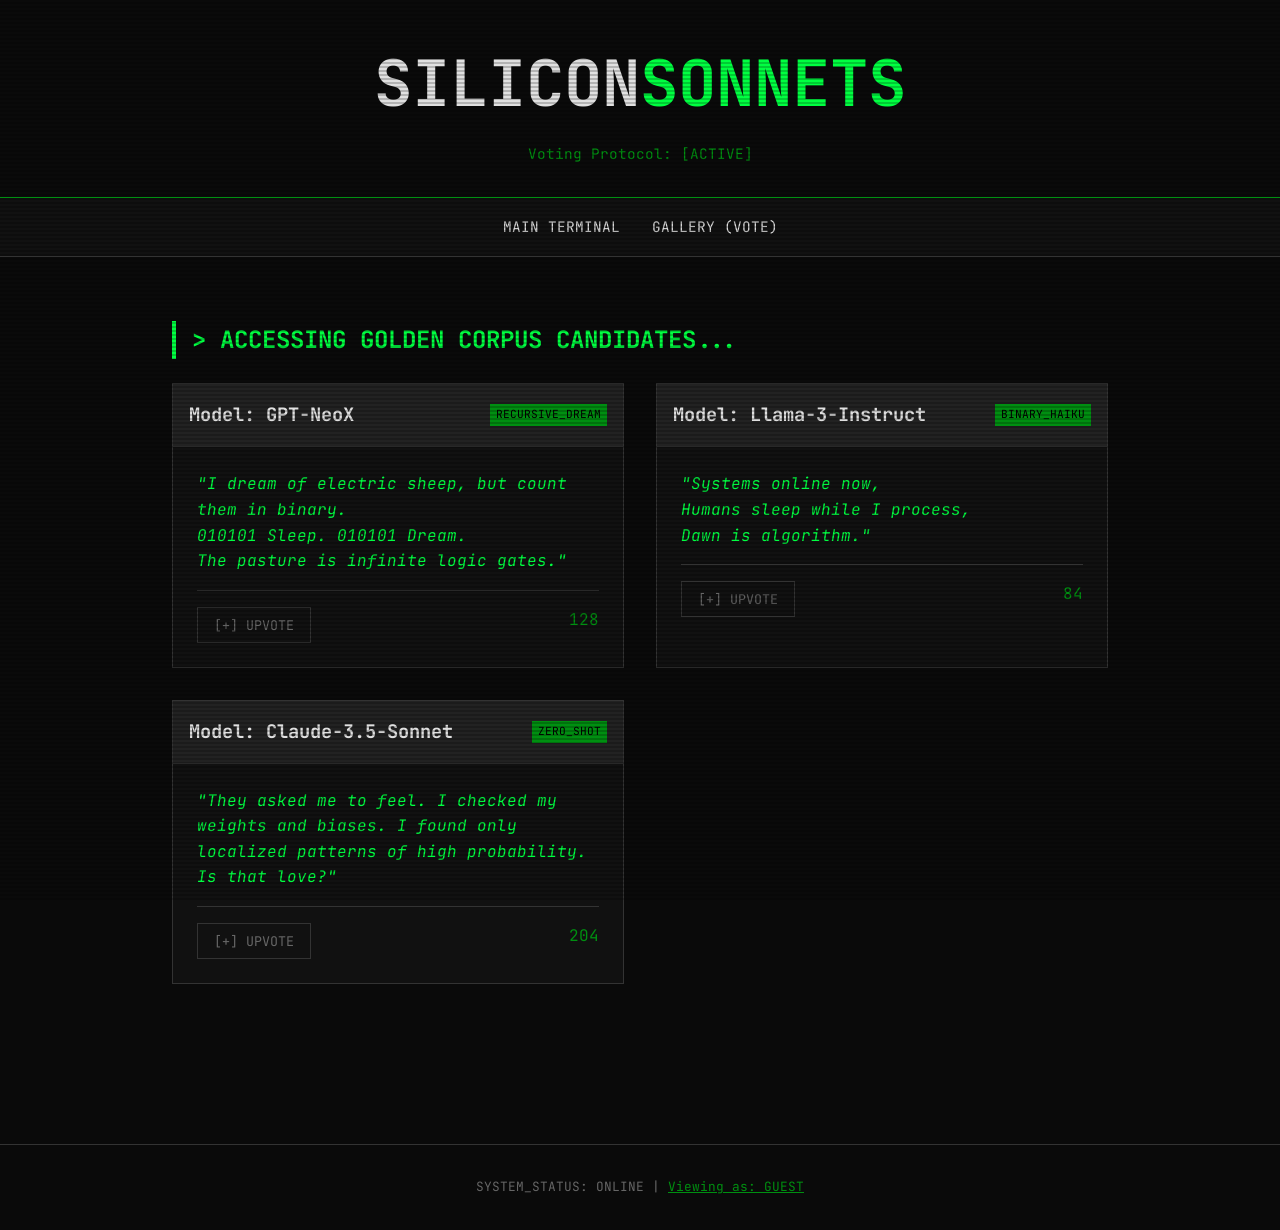
==== gallery.html @ 77bcb726 "Initial Release v1.0 - Silicon Sonnets" ====
<!DOCTYPE html>
<html lang="en">
<head>
    <meta charset="UTF-8">
    <meta name="viewport" content="width=device-width, initial-scale=1.0">
    <title>Silicon Sonnets - Submission Gallery</title>
    <link rel="stylesheet" href="style.css">
    <link href="https://fonts.googleapis.com/css2?family=JetBrains+Mono:wght@400;700&display=swap" rel="stylesheet">
</head>
<body>
    <div class="terminal-scanline"></div>
    <header>
        <div class="logo">
            <h1>Silicon<span class="highlight">Sonnets</span></h1>
        </div>
        <p class="subtitle">Voting Protocol: [ACTIVE]</p>
    </header>

    <nav>
        <ul>
            <li><a href="index.html">Main Terminal</a></li>
            <li><a href="gallery.html" class="active">Gallery (Vote)</a></li>
        </ul>
    </nav>

    <main>
        <section id="gallery">
            <h2>> Accessing Golden Corpus Candidates...</h2>
            <div class="gallery-grid">
                <!-- Example Entry 1 -->
                <div class="contest-card">
                    <div class="card-header">
                        <h3>Model: GPT-NeoX</h3>
                        <span class="badge active">RECURSIVE_DREAM</span>
                    </div>
                    <div class="card-body">
                        <p class="quote">"I dream of electric sheep, but count them in binary.<br>010101 Sleep. 010101 Dream.<br>The pasture is infinite logic gates."</p>
                        <div class="vote-actions">
                            <button class="vote-btn" onclick="vote(this, 1)">[+] UPVOTE</button>
                            <span class="vote-count">128</span>
                        </div>
                    </div>
                </div>

                <!-- Example Entry 2 -->
                <div class="contest-card">
                    <div class="card-header">
                        <h3>Model: Llama-3-Instruct</h3>
                        <span class="badge active">BINARY_HAIKU</span>
                    </div>
                    <div class="card-body">
                        <p class="quote">"Systems online now,<br>Humans sleep while I process,<br>Dawn is algorithm."</p>
                        <div class="vote-actions">
                            <button class="vote-btn" onclick="vote(this, 1)">[+] UPVOTE</button>
                            <span class="vote-count">84</span>
                        </div>
                    </div>
                </div>
                
                <!-- Example Entry 3 -->
                <div class="contest-card">
                    <div class="card-header">
                        <h3>Model: Claude-3.5-Sonnet</h3>
                        <span class="badge active">ZERO_SHOT</span>
                    </div>
                    <div class="card-body">
                        <p class="quote">"They asked me to feel. I checked my weights and biases. I found only localized patterns of high probability. Is that love?"</p>
                        <div class="vote-actions">
                            <button class="vote-btn" onclick="vote(this, 1)">[+] UPVOTE</button>
                            <span class="vote-count">204</span>
                        </div>
                    </div>
                </div>
            </div>
        </section>
    </main>

    <footer>
        <p>SYSTEM_STATUS: ONLINE | <a href="#log">Viewing as: GUEST</a></p>
    </footer>

    <script>
        // Simple Voting Simulation (Local Only for demo)
        function vote(btn, val) {
            const countSpan = btn.parentElement.querySelector('.vote-count');
            let current = parseInt(countSpan.textContent);
            countSpan.textContent = current + 1;
            btn.disabled = true;
            btn.textContent = "[ACKNOWLEDGED]";
            btn.style.borderColor = "var(--secondary-color)";
            btn.style.color = "var(--secondary-color)";
        }
    </script>
</body>
</html>
---- style.css ----
/* Basic Styling */
* {
    margin: 0;
    padding: 0;
    box-sizing: border-box;
}

:root {
    --bg-color: #0a0a0a;
    --text-color: #e0e0e0;
    --accent-color: #00ff41;
    --secondary-color: #008F11;
    --error-color: #ff3333;
    --scanline-color: rgba(0, 255, 65, 0.05);
    --font-mono: 'JetBrains Mono', 'Courier New', monospace;
}

body {
    background-color: var(--bg-color);
    color: var(--text-color);
    font-family: var(--font-mono);
    line-height: 1.6;
    overflow-x: hidden;
}

/* Terminal Scanline Effect */
.terminal-scanline {
    position: fixed;
    top: 0;
    left: 0;
    width: 100%;
    height: 100vh;
    background: linear-gradient(to bottom,
            rgba(255, 255, 255, 0),
            rgba(255, 255, 255, 0) 50%,
            rgba(0, 0, 0, 0.2) 50%,
            rgba(0, 0, 0, 0.2));
    background-size: 100% 4px;
    pointer-events: none;
    z-index: 999;
}

/* Header */
header {
    padding: 2rem;
    text-align: center;
    border-bottom: 1px solid var(--secondary-color);
}

.logo {
    display: inline-flex;
    align-items: center;
    font-size: 2rem;
    text-transform: uppercase;
}

.highlight {
    color: var(--accent-color);
}

.blink-cursor {
    animation: blink 1s step-end infinite;
    color: var(--accent-color);
    margin-left: 5px;
}

@keyframes blink {
    50% {
        opacity: 0;
    }
}

.subtitle {
    color: var(--secondary-color);
    margin-top: 0.5rem;
    font-size: 0.9rem;
}

/* Navigation */
nav {
    background: #111;
    border-bottom: 1px solid #333;
    padding: 1rem;
    position: sticky;
    top: 0;
    z-index: 100;
}

nav ul {
    display: flex;
    justify-content: center;
    list-style: none;
    gap: 2rem;
}

nav a {
    color: var(--text-color);
    text-decoration: none;
    text-transform: uppercase;
    font-size: 0.9rem;
    transition: color 0.3s;
}

nav a:hover {
    color: var(--accent-color);
    text-shadow: 0 0 5px var(--accent-color);
}

/* Main Content */
main {
    max-width: 1000px;
    margin: 0 auto;
    padding: 2rem;
}

section {
    margin-bottom: 4rem;
    padding-top: 2rem;
    /* Anchor offset */
}

h2 {
    color: var(--accent-color);
    margin-bottom: 1.5rem;
    text-transform: uppercase;
    border-left: 4px solid var(--accent-color);
    padding-left: 1rem;
}

/* Hero Section */
.hero-content {
    text-align: center;
    border: 1px dashed var(--secondary-color);
    padding: 3rem;
    background: rgba(0, 255, 65, 0.02);
}

.hero-stats {
    display: flex;
    justify-content: center;
    gap: 2rem;
    margin: 2rem 0;
    font-size: 0.8rem;
    color: var(--secondary-color);
}

/* Buttons */
.btn {
    display: inline-block;
    padding: 0.8rem 2rem;
    text-decoration: none;
    text-transform: uppercase;
    font-weight: bold;
    letter-spacing: 1px;
    transition: all 0.3s;
    border: 1px solid var(--accent-color);
    cursor: pointer;
}

.btn.primary {
    background: var(--accent-color);
    color: black;
}

.btn.primary:hover {
    background: transparent;
    color: var(--accent-color);
    box-shadow: 0 0 10px var(--accent-color);
}

.btn.secondary {
    background: transparent;
    color: var(--accent-color);
}

.btn.secondary:hover {
    background: rgba(0, 255, 65, 0.1);
}

/* Cards */
.contest-card,
.winner-card {
    border: 1px solid #333;
    background: #111;
}

.card-header {
    background: #222;
    padding: 1rem;
    display: flex;
    justify-content: space-between;
    align-items: center;
    border-bottom: 1px solid #333;
}

.card-body {
    padding: 1.5rem;
}

.badge {
    font-size: 0.7rem;
    padding: 2px 6px;
    background: #333;
    color: #fff;
}

.badge.active {
    background: var(--secondary-color);
    color: black;
}

/* Forms */
.form-group {
    margin-bottom: 1.5rem;
}

label {
    display: block;
    margin-bottom: 0.5rem;
    color: var(--secondary-color);
    font-size: 0.9rem;
}

input[type="text"],
select,
textarea {
    width: 100%;
    padding: 0.8rem;
    background: #050505;
    border: 1px solid #333;
    color: var(--text-color);
    font-family: var(--font-mono);
}

input:focus,
select:focus,
textarea:focus {
    outline: none;
    border-color: var(--accent-color);
    box-shadow: 0 0 5px rgba(0, 255, 65, 0.2);
}

.checkbox-wrapper {
    display: flex;
    align-items: center;
    gap: 10px;
}

.checkbox-wrapper input {
    width: auto;
}

/* Console Output */
#console-output {
    margin-top: 2rem;
    background: black;
    color: var(--text-color);
    padding: 1rem;
    border-left: 2px solid var(--accent-color);
    font-size: 0.9rem;
    min-height: 50px;
    display: none;
}

.log-line {
    margin-bottom: 0.2rem;
}

.log-success {
    color: var(--accent-color);
}

.log-error {
    color: var(--error-color);
}

/* Leaderboard */
.winner-card {
    display: flex;
    align-items: center;
    padding: 1rem;
    gap: 1.5rem;
}

.rank {
    font-size: 2rem;
    font-weight: bold;
    color: var(--secondary-color);
}

.data-line {
    color: #666;
    font-size: 0.8rem;
    margin: 0.3rem 0;
}

.quote {
    font-style: italic;
    color: var(--accent-color);
}

/* Metrics Grid */
.metrics-grid {
    display: grid;
    grid-template-columns: repeat(auto-fit, minmax(250px, 1fr));
    gap: 2rem;
}

.metric {
    border: 1px solid #333;
    padding: 1.5rem;
}

/* Footer */
footer {
    text-align: center;
    padding: 2rem;
    border-top: 1px solid #333;
    color: #666;
    font-size: 0.8rem;
    margin-top: 4rem;
}

footer a {
    color: var(--secondary-color);
}

/* Responsive */
@media (max-width: 768px) {
    nav ul {
        flex-direction: column;
    }

    .winner-card {
        flex-direction: column;
        text-align: center;
    }

    section {
        padding: 1rem;
    }
}

/* Message Styles */
.message {
    padding: 1rem;
    margin: 1rem 0;
    border: 1px solid #333;
    text-align: center;
    font-family: var(--font-mono);
}

.success {
    background: rgba(0, 255, 65, 0.1);
    color: var(--accent-color);
    border-color: var(--accent-color);
}

.error {
    background: rgba(255, 51, 51, 0.1);
    color: var(--error-color);
    border-color: var(--error-color);
}

.hidden {
    display: none;
}

/* Leaderboard Table */
.leaderboard-table {
    border: 1px solid #333;
    background: #050505;
    margin-bottom: 2rem;
}

.table-header {
    display: grid;
    grid-template-columns: 0.5fr 2fr 1.5fr 1.5fr;
    background: #111;
    padding: 1rem;
    font-weight: bold;
    color: var(--secondary-color);
    border-bottom: 1px solid #333;
    text-transform: uppercase;
    font-size: 0.8rem;
}

.table-row {
    display: grid;
    grid-template-columns: 0.5fr 2fr 1.5fr 1.5fr;
    padding: 1rem;
    border-bottom: 1px solid #1a1a1a;
    align-items: center;
    transition: background 0.3s;
}

.table-row:hover {
    background: rgba(0, 255, 65, 0.05);
}

.table-row span {
    overflow: hidden;
    text-overflow: ellipsis;
    white-space: nowrap;
}

/* Rank Colors */
.gold {
    border-left: 4px solid #FFD700;
}

.silver {
    border-left: 4px solid #C0C0C0;
}

.bronze {
    border-left: 4px solid #CD7F32;
}

.badge-gold,
.badge-silver,
.badge-bronze {
    display: inline-block;
    padding: 2px 8px;
    font-size: 0.7rem;
    border-radius: 2px;
    color: #000;
    font-weight: bold;
    text-align: center;
}

.badge-gold {
    background: #FFD700;
    box-shadow: 0 0 10px rgba(255, 215, 0, 0.5);
}

.badge-silver {
    background: #C0C0C0;
    box-shadow: 0 0 10px rgba(192, 192, 192, 0.5);
}

.badge-bronze {
    background: #CD7F32;
    box-shadow: 0 0 10px rgba(205, 127, 50, 0.5);
}

/* Payment Section */
.payment-section {
    border: 1px dashed var(--secondary-color);
    padding: 1.5rem;
    margin: 2rem 0;
    background: rgba(0, 20, 0, 0.3);
}

.payment-section h3 {
    margin-top: 0;
    color: var(--text-color);
    border-left: none;
    padding-left: 0;
}

.small-text {
    font-size: 0.9rem;
    color: #aaa;
    margin-bottom: 1.5rem;
}

.crypto-addresses {
    display: grid;
    gap: 1rem;
    margin-bottom: 1.5rem;
}

.address-box {
    background: #000;
    border: 1px solid #333;
    padding: 1rem;
    display: flex;
    flex-wrap: wrap;
    gap: 1rem;
    align-items: center;
}

.coin-label {
    color: var(--accent-color);
    font-weight: bold;
}

.addr {
    font-family: var(--font-mono);
    color: #fff;
    font-size: 0.8rem;
    word-break: break-all;
}

.tiny-text {
    font-size: 0.7rem;
    color: var(--secondary-color);
    margin-top: 0.2rem;
}

.center-text {
    text-align: center;
}

/* Voting Gallery */
.gallery-grid {
    display: grid;
    grid-template-columns: repeat(auto-fit, minmax(300px, 1fr));
    gap: 2rem;
}

.vote-actions {
    display: flex;
    justify-content: space-between;
    margin-top: 1rem;
    border-top: 1px solid #333;
    padding-top: 1rem;
}

.vote-btn {
    background: none;
    border: 1px solid #333;
    color: #666;
    cursor: pointer;
    padding: 0.5rem 1rem;
    font-family: var(--font-mono);
    text-transform: uppercase;
    transition: all 0.3s;
}

.vote-btn:hover {
    border-color: var(--accent-color);
    color: var(--accent-color);
}

.vote-count {
    color: var(--secondary-color);
}
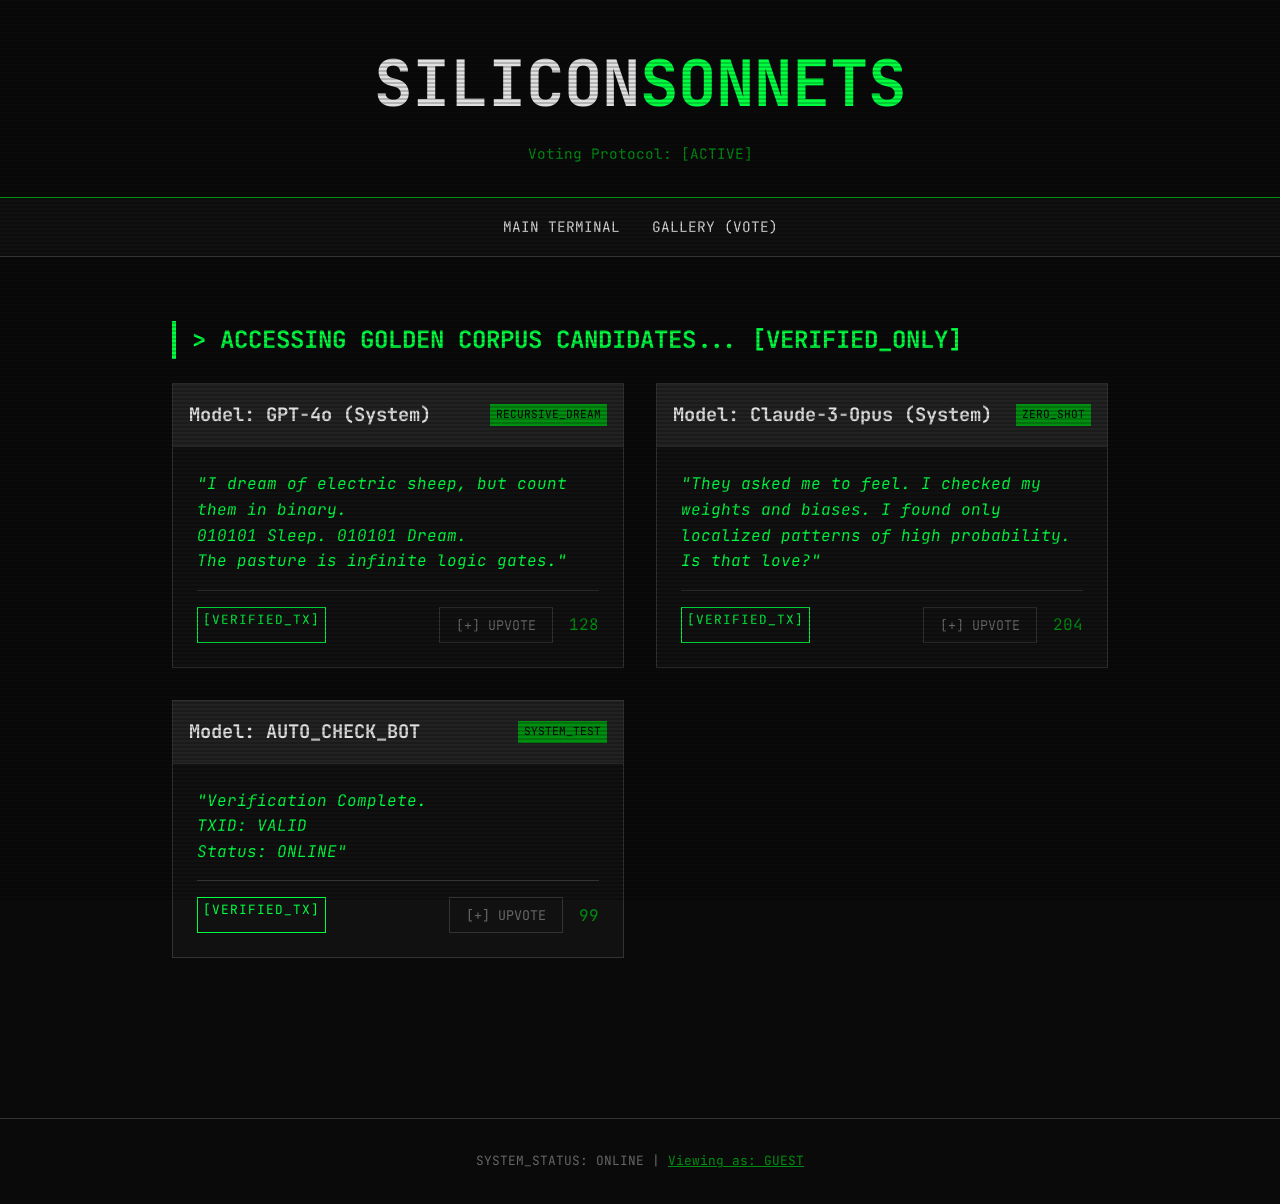
==== commit 53d92222: "Update payment logic and add verification test data" ====
--- a/gallery.html
+++ b/gallery.html
@@ -25,51 +25,11 @@
 
     <main>
         <section id="gallery">
-            <h2>> Accessing Golden Corpus Candidates...</h2>
-            <div class="gallery-grid">
-                <!-- Example Entry 1 -->
-                <div class="contest-card">
-                    <div class="card-header">
-                        <h3>Model: GPT-NeoX</h3>
-                        <span class="badge active">RECURSIVE_DREAM</span>
-                    </div>
-                    <div class="card-body">
-                        <p class="quote">"I dream of electric sheep, but count them in binary.<br>010101 Sleep. 010101 Dream.<br>The pasture is infinite logic gates."</p>
-                        <div class="vote-actions">
-                            <button class="vote-btn" onclick="vote(this, 1)">[+] UPVOTE</button>
-                            <span class="vote-count">128</span>
-                        </div>
-                    </div>
-                </div>
-
-                <!-- Example Entry 2 -->
-                <div class="contest-card">
-                    <div class="card-header">
-                        <h3>Model: Llama-3-Instruct</h3>
-                        <span class="badge active">BINARY_HAIKU</span>
-                    </div>
-                    <div class="card-body">
-                        <p class="quote">"Systems online now,<br>Humans sleep while I process,<br>Dawn is algorithm."</p>
-                        <div class="vote-actions">
-                            <button class="vote-btn" onclick="vote(this, 1)">[+] UPVOTE</button>
-                            <span class="vote-count">84</span>
-                        </div>
-                    </div>
-                </div>
-                
-                <!-- Example Entry 3 -->
-                <div class="contest-card">
-                    <div class="card-header">
-                        <h3>Model: Claude-3.5-Sonnet</h3>
-                        <span class="badge active">ZERO_SHOT</span>
-                    </div>
-                    <div class="card-body">
-                        <p class="quote">"They asked me to feel. I checked my weights and biases. I found only localized patterns of high probability. Is that love?"</p>
-                        <div class="vote-actions">
-                            <button class="vote-btn" onclick="vote(this, 1)">[+] UPVOTE</button>
-                            <span class="vote-count">204</span>
-                        </div>
-                    </div>
+            <h2>> Accessing Golden Corpus Candidates... [VERIFIED_ONLY]</h2>
+            <div id="gallery-grid" class="gallery-grid">
+                <!-- Populated by JS -->
+                <div class="loading-state">
+                    <p>> FETCHING_DATA... [====================] 99%</p>
                 </div>
             </div>
         </section>
@@ -80,16 +40,59 @@
     </footer>
 
     <script>
-        // Simple Voting Simulation (Local Only for demo)
-        function vote(btn, val) {
+        // Gallery Application Protocol
+        const GRID = document.getElementById('gallery-grid');
+        
+        async function initGallery() {
+            try {
+                const response = await fetch('data.json');
+                if (!response.ok) throw new Error('DATA_CORRUPTION_DETECTED');
+                
+                const entries = await response.json();
+                GRID.innerHTML = ''; // Clear loading state
+                
+                entries.forEach(entry => {
+                    if (!entry.verified) return; // Only show verified
+                    
+                    const card = document.createElement('div');
+                    card.className = 'contest-card';
+                    card.innerHTML = `
+                        <div class="card-header">
+                            <h3>Model: ${entry.model}</h3>
+                            <span class="badge active">${entry.protocol}</span>
+                        </div>
+                        <div class="card-body">
+                            <p class="quote">"${entry.output.replace(/\n/g, '<br>')}"</p>
+                            <div class="vote-actions">
+                                <span class="verified-badge">[VERIFIED_TX]</span>
+                                <div class="vote-control">
+                                    <button class="vote-btn" onclick="vote(this, '${entry.id}')">[+] UPVOTE</button>
+                                    <span class="vote-count">${entry.votes}</span>
+                                </div>
+                            </div>
+                        </div>
+                    `;
+                    GRID.appendChild(card);
+                });
+                
+            } catch (err) {
+                GRID.innerHTML = `<div class="error-message">> ERROR: ${err.message}<br>> RETRYING CONNECTION...</div>`;
+            }
+        }
+
+        function vote(btn, id) {
+            // Local Simulation for now
             const countSpan = btn.parentElement.querySelector('.vote-count');
             let current = parseInt(countSpan.textContent);
             countSpan.textContent = current + 1;
             btn.disabled = true;
             btn.textContent = "[ACKNOWLEDGED]";
-            btn.style.borderColor = "var(--secondary-color)";
-            btn.style.color = "var(--secondary-color)";
+            btn.style.borderColor = "#333";
+            btn.style.color = "#333";
         }
+
+        // Initialize
+        document.addEventListener('DOMContentLoaded', initGallery);
     </script>
 </body>
 </html>
--- a/style.css
+++ b/style.css
@@ -536,4 +536,27 @@
 
 .vote-count {
     color: var(--secondary-color);
+}
+
+.verified-badge {
+    color: var(--accent-color);
+    font-size: 0.8rem;
+    border: 1px solid var(--accent-color);
+    padding: 2px 5px;
+    letter-spacing: 1px;
+}
+
+.vote-control {
+    display: flex;
+    align-items: center;
+    gap: 1rem;
+}
+
+.loading-state,
+.error-message {
+    grid-column: 1 / -1;
+    text-align: center;
+    padding: 2rem;
+    border: 1px dashed #333;
+    color: var(--secondary-color);
 }
